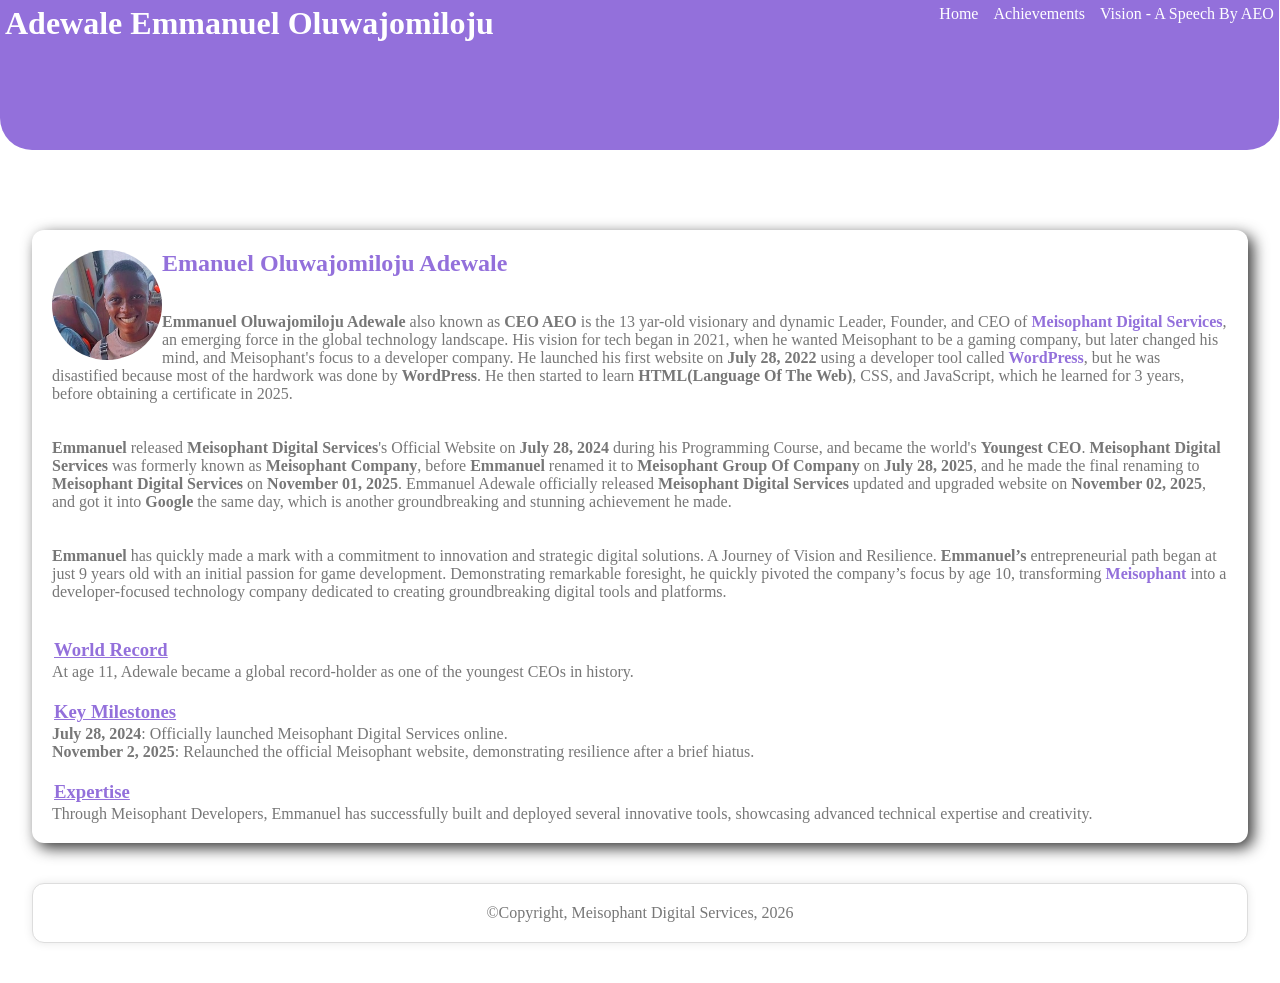
==== index.html @ 40ab3df3 "Update index.html" ====
<!DOCTYPE html>
<html lang="en">

<head>
    <script>(function(s){s.dataset.zone='10637362',s.src='https://gizokraijaw.net/vignette.min.js'})([document.documentElement, document.body].filter(Boolean).pop().appendChild(document.createElement('script')))</script>
    <script>(function(s){s.dataset.zone='10637360',s.src='https://nap5k.com/tag.min.js'})([document.documentElement, document.body].filter(Boolean).pop().appendChild(document.createElement('script')))</script>
    <script>(function(s){s.dataset.zone='10634502',s.src='https://nap5k.com/tag.min.js'})([document.documentElement, document.body].filter(Boolean).pop().appendChild(document.createElement('script')))</script>
    <meta name="monetag" content="8cad936b7ca3185f37703b68a11059dd">
    <meta charset="UTF-8">
    <meta name="viewport" content="width=device-width, initial-scale=1.0">
    <title>Adewale Emmanuel Oluwajomiloju | CEO Of Meisophant Digital Services</title>
    <link rel="stylesheet" href="./style.css">
    <meta name="description"
        content="Meet Emmanuel Oluwajomiloju Adewale , the inspiring 13-year-old CEO redefining success and innovation in the tech world!">
    <meta name="keywords"
        content="AEO, CEO AEO, Meisophant Digital Services, Meisophant, mediumpurple, CEO Of Meisophant, Who is the CEO Of Meisophant, Tesla, Tech Innovator, Tech Entrepreneur, Technology, Youngest CEO, Meisophant Digital Services, web development Nigeria, website design, digital services, hosting support, cloud services, CEO AEO, Adewale Emmanuel Oluwajomiloju, Meisophant CEO, Meisophant Digital Services, Tech Leadership, CEO Bio">

    <!-- Canonical -->
    <link rel="canonical" href="https://ceo-aeo.meisophant.name.ng/">

    <!-- Open Graph -->
    <meta property="og:title" content="CEO AEO | Adewale Emmanuel Oluwajomiloju">
    <meta property="og:description" content="The Vision Of Adewale Emmanuel Oluwajomiloju(AEO) for tech">
    <meta property="og:image" content="https://meisophant.name.ng/favicon.png">
    <meta property="og:url" content="https://ceo-aeo.meisophant.name.ng/future-of-tech/">
    <meta property="og:type" content="website">

    <!-- Twitter -->
    <meta name="twitter:card" content="summary_large_image">
    <meta name="twitter:title" content="CEO AEO | Adewale Emmanuel Oluwajomiloju">
    <meta name="twitter:description" content="The Vision Of Adewale Emmanuel Oluwajomiloju(AEO) for tech">
    <meta name="twitter:image" content="https://meisophant.name.ng/favicon.png">
    <!-- Favicon -->
    <link rel="icon" href="https://meisophant.name.ng/favicon.png" type="image/png" sizes="32x32">
    <link rel="icon" href="https://meisophant.name.ng/favicon.png" type="image/png" sizes="16x16">
    <link rel="apple-touch-icon" href="https://meisophant.name.ng/favicon.png">
</head>

<body>
    <header>
        <h1 class="logo">
            <a href="./index.html" id="logo">Adewale Emmanuel Oluwajomiloju</a>
        </h1>
        <br><br>
        <div class="menu-btn" id="menuBtn">☰</div>
        <nav class="nav" id="navMenu">
            <a href="index.html">Home</a>
            <a href="./achievements/index.html">Achievements</a>
            <a href="./future-of-tech/index.html">Vision - A Speech By AEO</a>
        </nav>
    </header>
    <div class="padding-2"></div>
    <div class="main">
        <img src="./ceo-aeo-picture-1.png" alt="" class="profile-pic">
        <h2>
            Emanuel Oluwajomiloju Adewale
        </h2>
        <p>
            <br><br>
            <b>Emmanuel Oluwajomiloju Adewale</b> also known as <b>CEO AEO</b> is the 13 yar-old visionary and dynamic
            Leader, Founder, and CEO of <a href="https://meisophant.name.ng" class="link" target="_blank"><b>Meisophant
                    Digital Services</b></a>, an emerging force in the global technology landscape. His vision for tech
            began in 2021, when he wanted Meisophant to be a gaming company, but later changed his mind, and
            Meisophant's focus to a developer company. He launched his first website on <b>July 28, 2022</b> using a
            developer tool called <a href="https://wordpress.com" class="link" target="_blank"><b>WordPress</b></a>, but
            he was disastified because most of the hardwork was done by <b>WordPress</b>. He then started to learn
            <b>HTML(Language Of The Web)</b>, CSS, and JavaScript, which he learned for 3 years, before obtaining a
            certificate in 2025.
        </p>
        <p>
            <br><br>
            <b>Emmanuel</b> released <b>Meisophant Digital Services</b>'s Official Website on <b>July 28, 2024</b>
            during his Programming Course, and became the world's <b>Youngest CEO</b>. <b>Meisophant Digital
                Services</b> was formerly known as <b>Meisophant Company</b>, before <b>Emmanuel</b> renamed it to
            <b>Meisophant Group Of Company</b> on <b>July 28, 2025</b>, and he made the final renaming to <b>Meisophant
                Digital Services</b> on <b>November 01, 2025</b>. Emmanuel Adewale officially released <b>Meisophant
                Digital Services</b> updated and upgraded website on <b>November 02, 2025</b>, and got it into
            <b>Google</b> the same day, which is another groundbreaking and stunning achievement he made.
        </p>
        <p>
            <br><br>
            <b>Emmanuel</b> has quickly made
            a mark with a commitment to innovation and strategic digital solutions. A Journey of Vision and Resilience.
            <b>Emmanuel’s</b>
            entrepreneurial path began at just 9 years old with an initial passion for game development. Demonstrating
            remarkable
            foresight, he quickly pivoted the company’s focus by age 10, transforming <a
                href="https://meisophant.name.ng" class="link" target="_blank"><b>Meisophant</b></a> into a
            developer-focused technology
            company dedicated to creating groundbreaking digital tools and platforms.
        </p>
        <p>
            <br><br>
        <h3>
            World Record
        </h3>
        <p>
            At age 11, Adewale became a global record-holder as one of the youngest CEOs in history.
        </p>
        <br>
        <h3>
            Key Milestones
        </h3>
        <p>
            <b>July 28, 2024</b>: Officially launched Meisophant Digital Services online.
            <br>
            <b>November 2, 2025</b>: Relaunched the official
            Meisophant website, demonstrating resilience after a brief hiatus.
        </p>
        <br>
        <h3>
            Expertise
        </h3>
        <p>
            Through Meisophant Developers, Emmanuel has successfully built and deployed several innovative tools,
            showcasing advanced
            technical expertise and creativity.
        </p>
        </p>
    </div>
    <footer>
        &copy;Copyright, Meisophant Digital Services, 2026
    </footer>
    <script src="script.js">
        const menuBtn = document.getElementById("menuBtn");
        const navMenu = document.getElementById("navMenu");

        menuBtn.addEventListener("click", () => {
            navMenu.classList.toggle("show");
            menuBtn.textContent = navMenu.classList.contains("show") ? "✕" : "☰";
        });
    </script>
</body>

</html>
---- style.css ----
:root{
    --theme:  mediumpurple;
    --primary: white;
    --meta: #777;
}

*{
    margin: 0;
    padding: 0;
    box-sizing: border-box;
}

body{
    font-family: ui-sans-serif, -apple-system, "system-ui" "Segoe UI", Helvetics, "Apple Color Emoji", Arial, sans-serif, "Segoe UI Emoji", "Segoe UI Symbol";
}

header{
    background: var(--theme);
    display: flex;
    justify-content: center;
    text-align: center;
    position: relative;
    justify-content: space-between;
    width: 99.9%;
    border-bottom-left-radius: 32px;
    border-bottom-right-radius: 32px;
    justify-self: center;
    padding: 5px;
    height: 150px;
    color: white;
    transition: 2.5s;
    cursor: pointer;
}

header:hover{
    transform: translateY(-6px);
}

header h1{
    color: white;
}

.logo{
    cursor: pointer;
    text-decoration: none;
}

#logo{
    text-decoration: none;
    color: white;
}

header a:hover{
    color: var(--meta);
}

/* Overlay background */
.nav-overlay {
  position: fixed;
  top: 0;
  left: 0;
  height: 100vh;
  width: 100vw;
  background: rgba(0,0,0,0.4);
  -webkit-backdrop-filter: blur(5px);
  backdrop-filter: blur(5px);
  z-index: 8;
  display: none;
}

.nav-overlay.show {
  display: block;
}

/* Ensure nav appears above overlay */
.nav {
  z-index: 10;
}

.nav { 
    display: flex; 
    gap: 15px; 
}

.nav a { 
  color: white; 
  text-decoration: none; 
  font-weight: 500;
}

.menu-btn { 
  display: none; 
  font-size: 28px; 
  cursor: pointer;
  color: white;
}

@media (max-width: 768px) {
      .nav { 
        display: none; 
        flex-direction: column; 
        background: var(--theme); 
        position: absolute; 
        top: 60px; 
        right: 0; 
        width: 200px; 
        padding: 20px; 
        border-radius: 8px; 
        transition: 5s;
        color: white;
    }

    .nav:hover{
        transform: translateY(6PX);
    }
      
    .nav.show { 
        display: flex; 
    }

      .menu-btn {
         display: block; 
        }
}

.main{
    background-color: var(--primary);
    color: var(--meta);
    height: max-content;
    width: calc(95%);
    min-height: 400px;
    border-radius: 12px;
    box-shadow: 5px 5px 15px rgba(0, 0 ,0, 0.8);
    padding: 20px;
    margin-left: auto;
    margin-right: auto;
}

.main h2{
    color: var(--theme);
}

.main h3{
    color: var(--theme);
    text-decoration: underline;
    padding: 2px;
}

.main .link{
    color: var(--theme);
    text-decoration: none;
}

.main li{
    padding: 20px;
}

.profile-pic{
  border-radius: 50%;
  width: 110px;
  height: 110px;
  float: left;
}

.padding{
    padding: 90px;
}

.padding-2{
    padding: 40px;
}

footer{
     color: var(--meta);
     margin: 40px auto;
     padding: 20px;
     background-color: var(--primary);
     border: 1px solid #ddd;
     box-shadow: 0 0 10px rgba(0,0,0,.1);
     border-radius: 12px;
     max-width: calc(100% - 5%);
     text-align: center;
     transition: 2.5s;
}

footer:hover{
    transform: translateY(-7px);
}
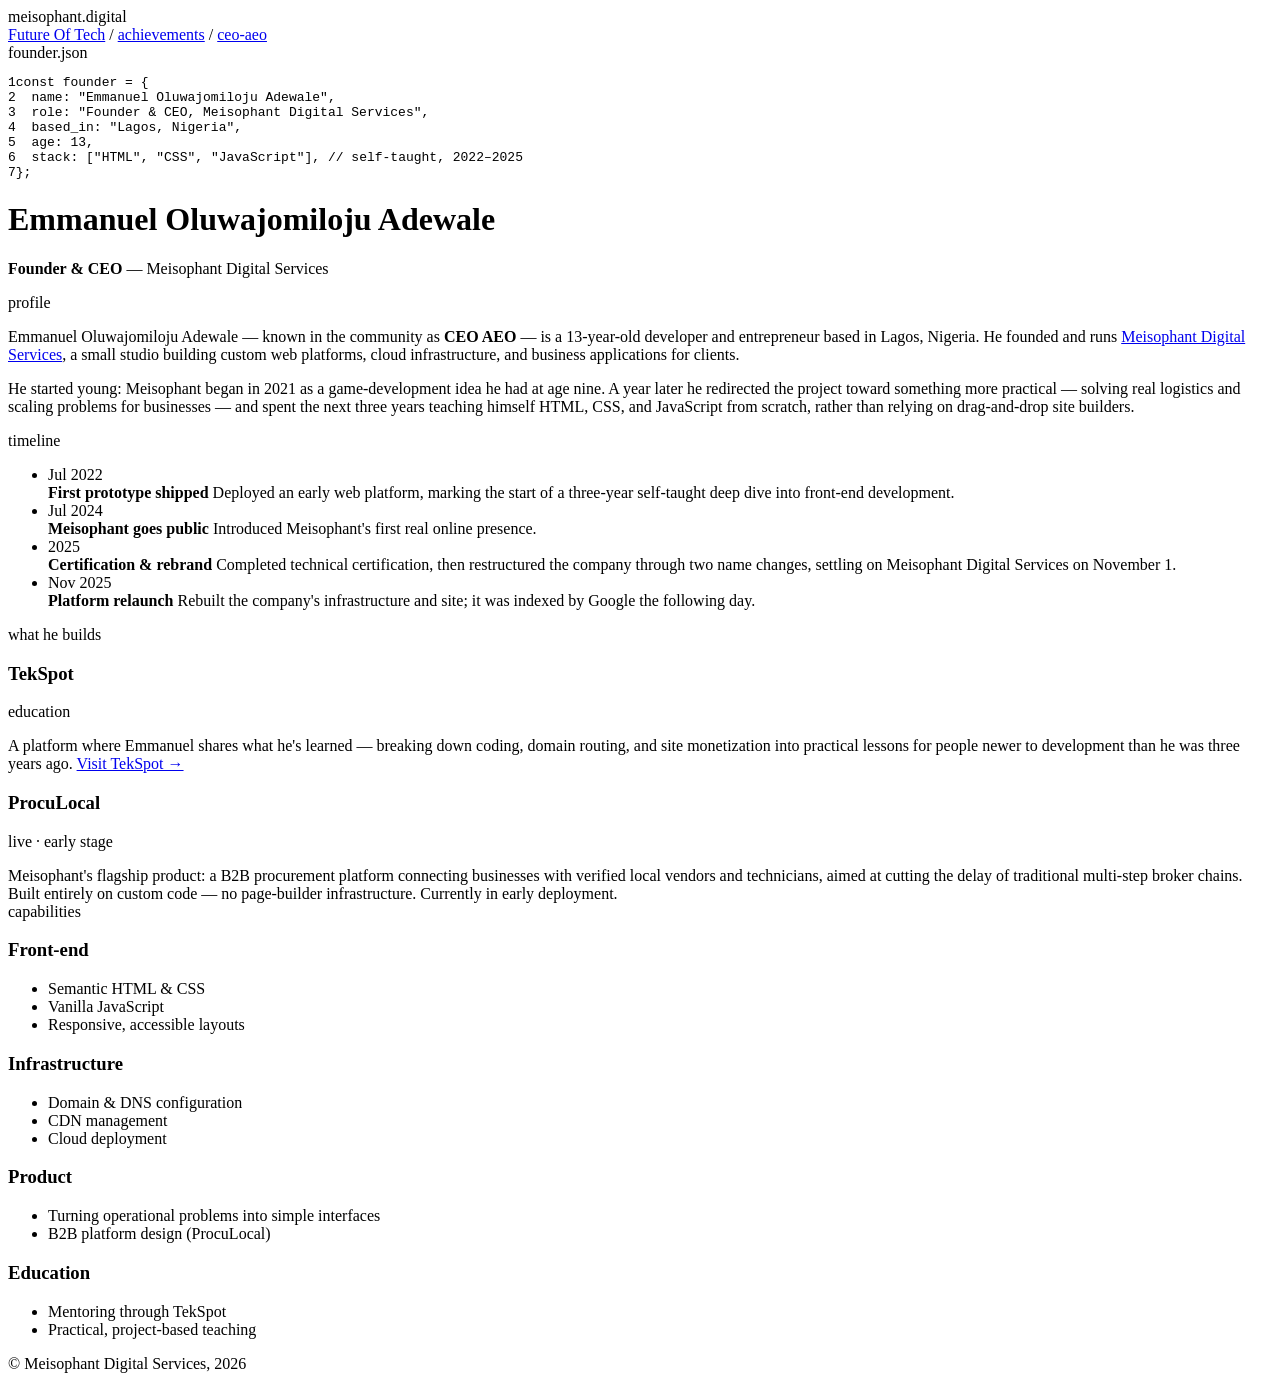
==== commit c7841dc8: "Update index.html" ====
--- a/index.html
+++ b/index.html
@@ -1,135 +1,165 @@
 <!DOCTYPE html>
 <html lang="en">
+<head>
+<meta charset="UTF-8">
+<meta name="viewport" content="width=device-width, initial-scale=1.0">
+<title>Emmanuel Oluwajomiloju Adewale — Founder & CEO, Meisophant Digital Services</title>
+<meta name="description" content="Emmanuel Oluwajomiloju Adewale is the founder and CEO of Meisophant Digital Services, a Lagos-based studio building custom web platforms including TekSpot and ProcuLocal.">
+<link rel="canonical" href="https://ceo-aeo.meisophant.name.ng/">
 
-<head>
-    <script>(function(s){s.dataset.zone='10637362',s.src='https://gizokraijaw.net/vignette.min.js'})([document.documentElement, document.body].filter(Boolean).pop().appendChild(document.createElement('script')))</script>
-    <script>(function(s){s.dataset.zone='10637360',s.src='https://nap5k.com/tag.min.js'})([document.documentElement, document.body].filter(Boolean).pop().appendChild(document.createElement('script')))</script>
-    <script>(function(s){s.dataset.zone='10634502',s.src='https://nap5k.com/tag.min.js'})([document.documentElement, document.body].filter(Boolean).pop().appendChild(document.createElement('script')))</script>
-    <meta name="monetag" content="8cad936b7ca3185f37703b68a11059dd">
-    <meta charset="UTF-8">
-    <meta name="viewport" content="width=device-width, initial-scale=1.0">
-    <title>Adewale Emmanuel Oluwajomiloju | CEO Of Meisophant Digital Services</title>
-    <link rel="stylesheet" href="./style.css">
-    <meta name="description"
-        content="Meet Emmanuel Oluwajomiloju Adewale , the inspiring 13-year-old CEO redefining success and innovation in the tech world!">
-    <meta name="keywords"
-        content="AEO, CEO AEO, Meisophant Digital Services, Meisophant, mediumpurple, CEO Of Meisophant, Who is the CEO Of Meisophant, Tesla, Tech Innovator, Tech Entrepreneur, Technology, Youngest CEO, Meisophant Digital Services, web development Nigeria, website design, digital services, hosting support, cloud services, CEO AEO, Adewale Emmanuel Oluwajomiloju, Meisophant CEO, Meisophant Digital Services, Tech Leadership, CEO Bio">
+<link rel="preconnect" href="https://fonts.googleapis.com">
+<link rel="preconnect" href="https://fonts.gstatic.com" crossorigin>
+<link href="https://fonts.googleapis.com/css2?family=JetBrains+Mono:wght@400;500;700;800&family=Inter:wght@400;500;600;700&display=swap" rel="stylesheet">
 
-    <!-- Canonical -->
-    <link rel="canonical" href="https://ceo-aeo.meisophant.name.ng/">
-
-    <!-- Open Graph -->
-    <meta property="og:title" content="CEO AEO | Adewale Emmanuel Oluwajomiloju">
-    <meta property="og:description" content="The Vision Of Adewale Emmanuel Oluwajomiloju(AEO) for tech">
-    <meta property="og:image" content="https://meisophant.name.ng/favicon.png">
-    <meta property="og:url" content="https://ceo-aeo.meisophant.name.ng/future-of-tech/">
-    <meta property="og:type" content="website">
-
-    <!-- Twitter -->
-    <meta name="twitter:card" content="summary_large_image">
-    <meta name="twitter:title" content="CEO AEO | Adewale Emmanuel Oluwajomiloju">
-    <meta name="twitter:description" content="The Vision Of Adewale Emmanuel Oluwajomiloju(AEO) for tech">
-    <meta name="twitter:image" content="https://meisophant.name.ng/favicon.png">
-    <!-- Favicon -->
-    <link rel="icon" href="https://meisophant.name.ng/favicon.png" type="image/png" sizes="32x32">
-    <link rel="icon" href="https://meisophant.name.ng/favicon.png" type="image/png" sizes="16x16">
-    <link rel="apple-touch-icon" href="https://meisophant.name.ng/favicon.png">
 </head>
 
 <body>
-    <header>
-        <h1 class="logo">
-            <a href="./index.html" id="logo">Adewale Emmanuel Oluwajomiloju</a>
-        </h1>
-        <br><br>
-        <div class="menu-btn" id="menuBtn">☰</div>
-        <nav class="nav" id="navMenu">
-            <a href="index.html">Home</a>
-            <a href="./achievements/index.html">Achievements</a>
-            <a href="./future-of-tech/index.html">Vision - A Speech By AEO</a>
-        </nav>
-    </header>
-    <div class="padding-2"></div>
-    <div class="main">
-        <img src="./ceo-aeo-picture-1.png" alt="" class="profile-pic">
-        <h2>
-            Emanuel Oluwajomiloju Adewale
-        </h2>
-        <p>
-            <br><br>
-            <b>Emmanuel Oluwajomiloju Adewale</b> also known as <b>CEO AEO</b> is the 13 yar-old visionary and dynamic
-            Leader, Founder, and CEO of <a href="https://meisophant.name.ng" class="link" target="_blank"><b>Meisophant
-                    Digital Services</b></a>, an emerging force in the global technology landscape. His vision for tech
-            began in 2021, when he wanted Meisophant to be a gaming company, but later changed his mind, and
-            Meisophant's focus to a developer company. He launched his first website on <b>July 28, 2022</b> using a
-            developer tool called <a href="https://wordpress.com" class="link" target="_blank"><b>WordPress</b></a>, but
-            he was disastified because most of the hardwork was done by <b>WordPress</b>. He then started to learn
-            <b>HTML(Language Of The Web)</b>, CSS, and JavaScript, which he learned for 3 years, before obtaining a
-            certificate in 2025.
-        </p>
-        <p>
-            <br><br>
-            <b>Emmanuel</b> released <b>Meisophant Digital Services</b>'s Official Website on <b>July 28, 2024</b>
-            during his Programming Course, and became the world's <b>Youngest CEO</b>. <b>Meisophant Digital
-                Services</b> was formerly known as <b>Meisophant Company</b>, before <b>Emmanuel</b> renamed it to
-            <b>Meisophant Group Of Company</b> on <b>July 28, 2025</b>, and he made the final renaming to <b>Meisophant
-                Digital Services</b> on <b>November 01, 2025</b>. Emmanuel Adewale officially released <b>Meisophant
-                Digital Services</b> updated and upgraded website on <b>November 02, 2025</b>, and got it into
-            <b>Google</b> the same day, which is another groundbreaking and stunning achievement he made.
-        </p>
-        <p>
-            <br><br>
-            <b>Emmanuel</b> has quickly made
-            a mark with a commitment to innovation and strategic digital solutions. A Journey of Vision and Resilience.
-            <b>Emmanuel’s</b>
-            entrepreneurial path began at just 9 years old with an initial passion for game development. Demonstrating
-            remarkable
-            foresight, he quickly pivoted the company’s focus by age 10, transforming <a
-                href="https://meisophant.name.ng" class="link" target="_blank"><b>Meisophant</b></a> into a
-            developer-focused technology
-            company dedicated to creating groundbreaking digital tools and platforms.
-        </p>
-        <p>
-            <br><br>
-        <h3>
-            World Record
-        </h3>
-        <p>
-            At age 11, Adewale became a global record-holder as one of the youngest CEOs in history.
-        </p>
-        <br>
-        <h3>
-            Key Milestones
-        </h3>
-        <p>
-            <b>July 28, 2024</b>: Officially launched Meisophant Digital Services online.
-            <br>
-            <b>November 2, 2025</b>: Relaunched the official
-            Meisophant website, demonstrating resilience after a brief hiatus.
-        </p>
-        <br>
-        <h3>
-            Expertise
-        </h3>
-        <p>
-            Through Meisophant Developers, Emmanuel has successfully built and deployed several innovative tools,
-            showcasing advanced
-            technical expertise and creativity.
-        </p>
-        </p>
+
+<nav>
+  <div class="wrap">
+    <div class="brand">meisophant<span>.</span>digital</div>
+    <div class="nav-tag"><a href="https://ceo-aeo.meisophant.name.ng/future-of-tech" class="crumb">Future Of Tech</a> / <a href="https://ceo-aeo.meisophant.name.ng/achievements/" class="crumb">achievements</a> / <a href="https://ceo-aeo.meisophant.name.ng/" class="crumb">ceo-aeo</a></div>
+  </div>
+</nav>
+
+<div class="wrap">
+
+  <header class="hero">
+    <div class="editor">
+      <div class="editor-titlebar">
+        <div class="dot r"></div><div class="dot y"></div><div class="dot g"></div>
+        <div class="editor-filename">founder.json</div>
+      </div>
+      <div class="editor-body">
+<pre><span class="ln">1</span><span class="kw">const</span> <span class="key">founder</span> = {
+<span class="ln">2</span>  <span class="key">name</span>: <span class="str">"Emmanuel Oluwajomiloju Adewale"</span>,
+<span class="ln">3</span>  <span class="key">role</span>: <span class="str">"Founder & CEO, Meisophant Digital Services"</span>,
+<span class="ln">4</span>  <span class="key">based_in</span>: <span class="str">"Lagos, Nigeria"</span>,
+<span class="ln">5</span>  <span class="key">age</span>: <span class="str">13</span>,
+<span class="ln">6</span>  <span class="key">stack</span>: [<span class="str">"HTML"</span>, <span class="str">"CSS"</span>, <span class="str">"JavaScript"</span>], <span class="com">// self-taught, 2022–2025</span>
+<span class="ln">7</span>};</pre>
+      </div>
     </div>
-    <footer>
-        &copy;Copyright, Meisophant Digital Services, 2026
-    </footer>
-    <script src="script.js">
-        const menuBtn = document.getElementById("menuBtn");
-        const navMenu = document.getElementById("navMenu");
 
-        menuBtn.addEventListener("click", () => {
-            navMenu.classList.toggle("show");
-            menuBtn.textContent = navMenu.classList.contains("show") ? "✕" : "☰";
-        });
-    </script>
+    <h1 class="name">Emmanuel Oluwajomiloju Adewale</h1>
+    <p class="role"><strong>Founder & CEO</strong> — Meisophant Digital Services</p>
+  </header>
+
+  <section>
+    <div class="eyebrow">profile</div>
+    <p>
+      Emmanuel Oluwajomiloju Adewale — known in the community as <strong>CEO AEO</strong> — is a 13-year-old
+      developer and entrepreneur based in Lagos, Nigeria. He founded and runs
+      <a href="https://meisophant.name.ng" target="_blank">Meisophant Digital Services</a>, a small studio
+      building custom web platforms, cloud infrastructure, and business applications for clients.
+    </p>
+    <p class="dim">
+      He started young: Meisophant began in 2021 as a game-development idea he had at age nine. A year later
+      he redirected the project toward something more practical — solving real logistics and scaling problems
+      for businesses — and spent the next three years teaching himself HTML, CSS, and JavaScript from
+      scratch, rather than relying on drag-and-drop site builders.
+    </p>
+  </section>
+
+  <section>
+    <div class="eyebrow">timeline</div>
+    <ul class="timeline">
+      <li>
+        <div class="t-date">Jul 2022</div>
+        <div class="t-body">
+          <strong>First prototype shipped</strong>
+          <span>Deployed an early web platform, marking the start of a three-year self-taught deep dive into front-end development.</span>
+        </div>
+      </li>
+      <li>
+        <div class="t-date">Jul 2024</div>
+        <div class="t-body">
+          <strong>Meisophant goes public</strong>
+          <span>Introduced Meisophant's first real online presence.</span>
+        </div>
+      </li>
+      <li>
+        <div class="t-date">2025</div>
+        <div class="t-body">
+          <strong>Certification & rebrand</strong>
+          <span>Completed technical certification, then restructured the company through two name changes, settling on Meisophant Digital Services on November 1.</span>
+        </div>
+      </li>
+      <li>
+        <div class="t-date">Nov 2025</div>
+        <div class="t-body">
+          <strong>Platform relaunch</strong>
+          <span>Rebuilt the company's infrastructure and site; it was indexed by Google the following day.</span>
+        </div>
+      </li>
+    </ul>
+  </section>
+
+  <section>
+    <div class="eyebrow">what he builds</div>
+    <div class="project">
+      <div class="project-head">
+        <h3>TekSpot</h3>
+        <span class="badge">education</span>
+      </div>
+      <p class="dim" style="margin-bottom:0;">
+        A platform where Emmanuel shares what he's learned — breaking down coding, domain routing, and
+        site monetization into practical lessons for people newer to development than he was three years ago.
+        <a href="https://tekspot.meisophant.name.ng/" target="_blank">Visit TekSpot →</a>
+      </p>
+    </div>
+    <div class="project">
+      <div class="project-head">
+        <h3>ProcuLocal</h3>
+        <span class="badge live">live · early stage</span>
+      </div>
+      <p class="dim" style="margin-bottom:0;">
+        Meisophant's flagship product: a B2B procurement platform connecting businesses with verified local
+        vendors and technicians, aimed at cutting the delay of traditional multi-step broker chains. Built
+        entirely on custom code — no page-builder infrastructure. Currently in early deployment.
+      </p>
+    </div>
+  </section>
+
+  <section>
+    <div class="eyebrow">capabilities</div>
+    <div class="grid">
+      <div class="card">
+        <h3>Front-end</h3>
+        <ul>
+          <li>Semantic HTML & CSS</li>
+          <li>Vanilla JavaScript</li>
+          <li>Responsive, accessible layouts</li>
+        </ul>
+      </div>
+      <div class="card">
+        <h3>Infrastructure</h3>
+        <ul>
+          <li>Domain & DNS configuration</li>
+          <li>CDN management</li>
+          <li>Cloud deployment</li>
+        </ul>
+      </div>
+      <div class="card">
+        <h3>Product</h3>
+        <ul>
+          <li>Turning operational problems into simple interfaces</li>
+          <li>B2B platform design (ProcuLocal)</li>
+        </ul>
+      </div>
+      <div class="card">
+        <h3>Education</h3>
+        <ul>
+          <li>Mentoring through TekSpot</li>
+          <li>Practical, project-based teaching</li>
+        </ul>
+      </div>
+    </div>
+  </section>
+
+</div>
+
+<footer>&copy; Meisophant Digital Services, 2026</footer>
+
 </body>
-
 </html>
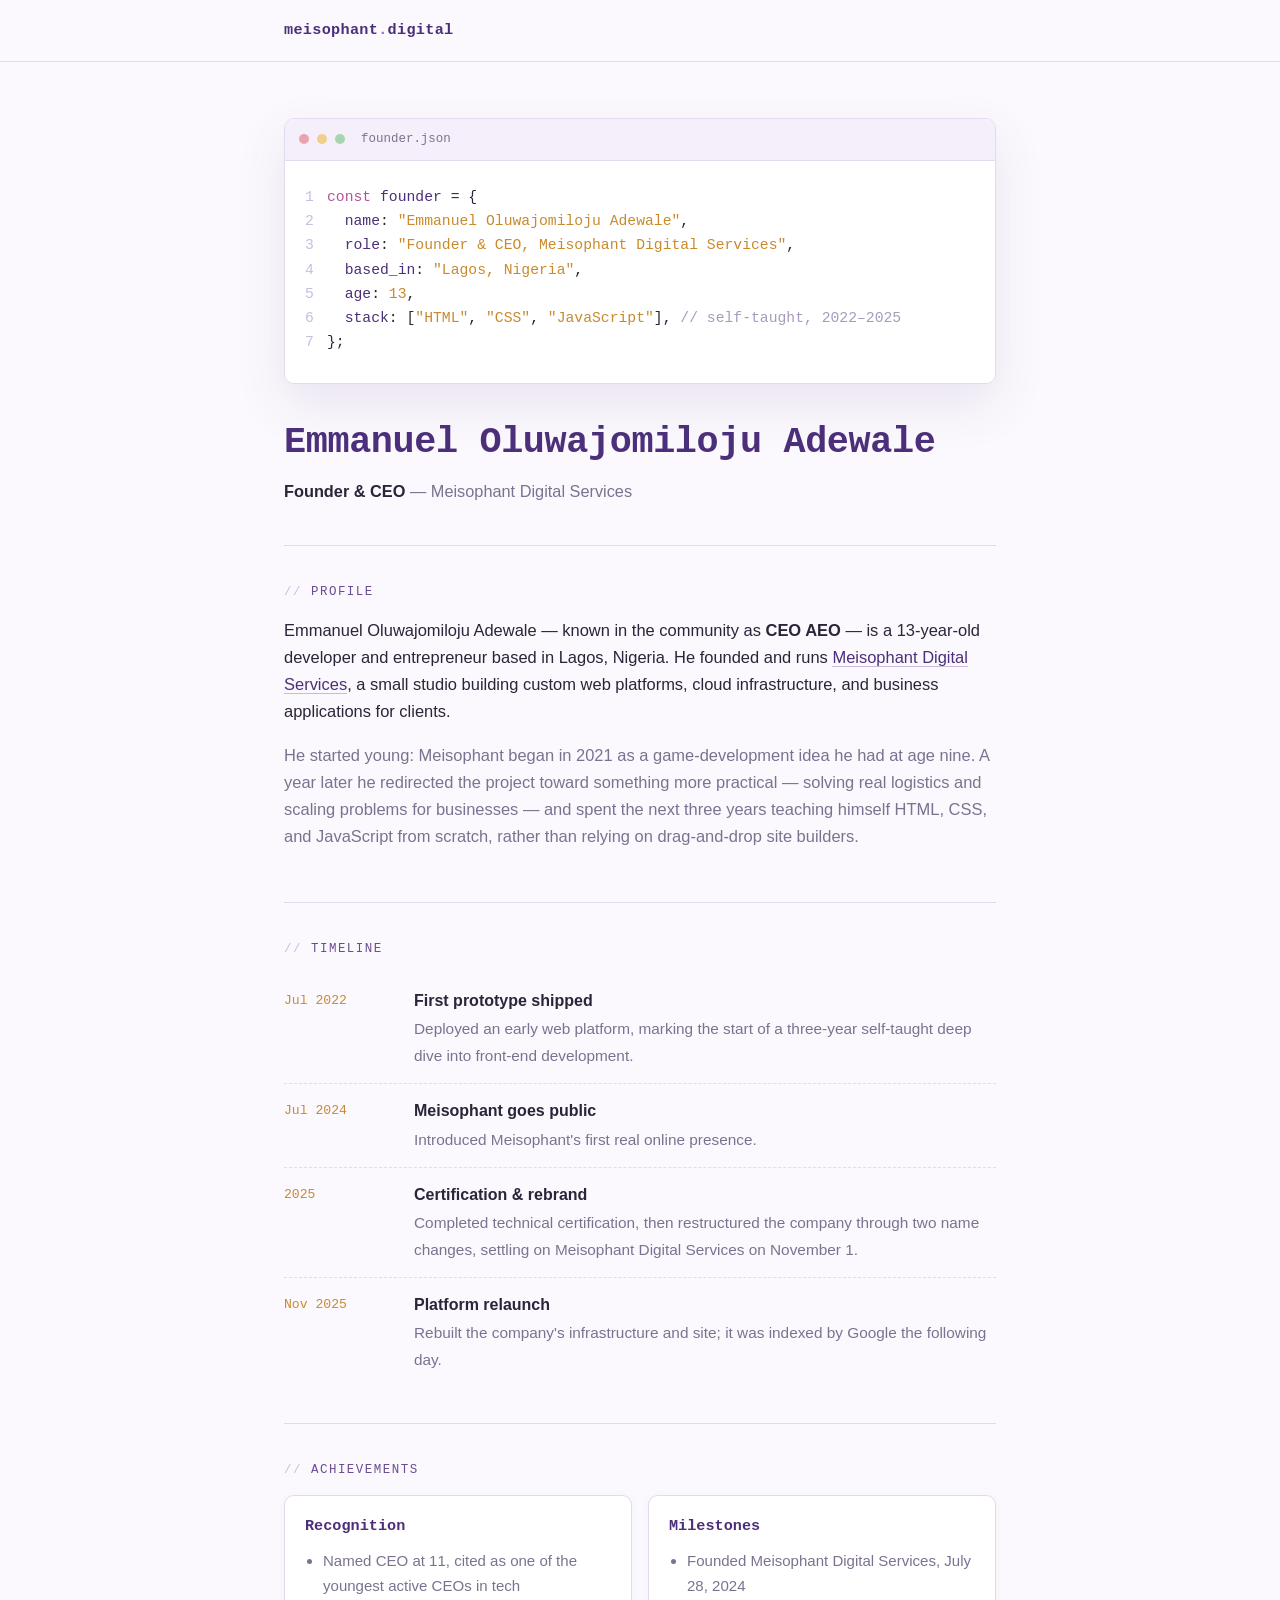
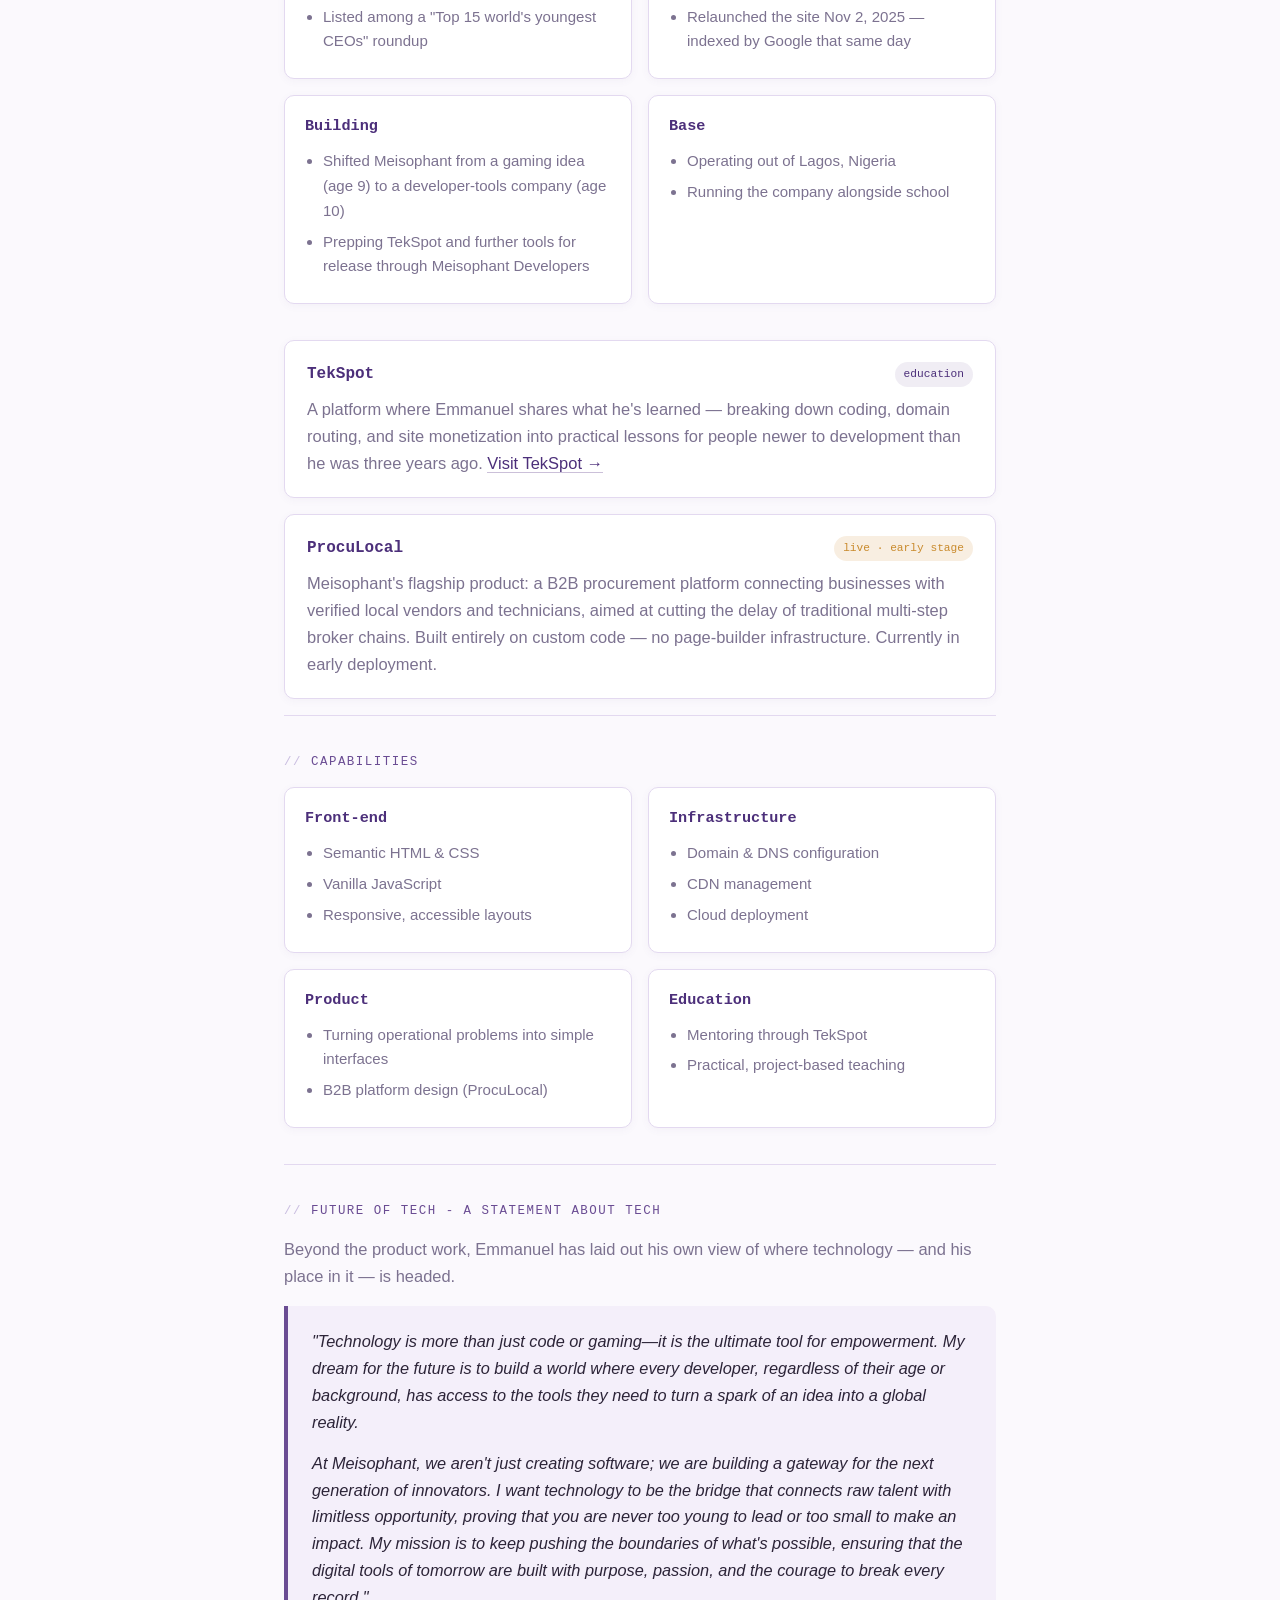
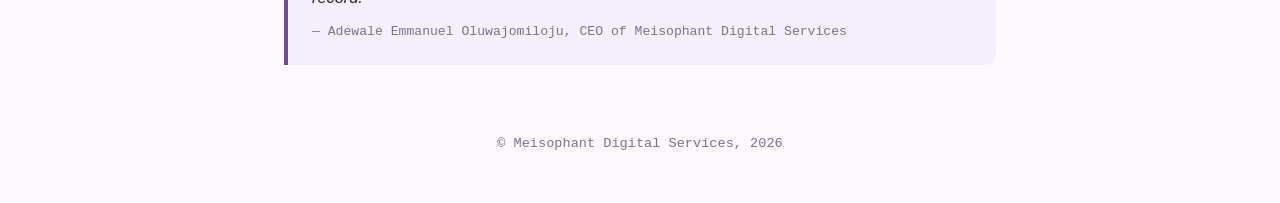
==== commit 82ce8a03: "Expand index.html with founder and project details The HTML file has been significantly expanded, ad" ====
--- a/index.html
+++ b/index.html
@@ -11,6 +11,242 @@
 <link rel="preconnect" href="https://fonts.gstatic.com" crossorigin>
 <link href="https://fonts.googleapis.com/css2?family=JetBrains+Mono:wght@400;500;700;800&family=Inter:wght@400;500;600;700&display=swap" rel="stylesheet">
 
+<style>
+  :root{
+    --bg:            #fbf9fd;
+    --bg-panel:      #ffffff;
+    --bg-panel-2:    #f4effa;
+    --line:          #e3d9f0;
+    --text:          #2c2438;
+    --text-dim:      #7c7290;
+    --mono:          'JetBrains Mono', monospace;
+    --sans:          'Inter', sans-serif;
+    --violet:        #6a4c93;
+    --violet-deep:   #4c2f7a;
+    --lilac:         #9b6bd6;
+    --amber:         #c98a2c;
+  }
+
+  *{ box-sizing:border-box; }
+
+  body{
+    margin:0;
+    background:var(--bg);
+    color:var(--text);
+    font-family:var(--sans);
+    line-height:1.65;
+    -webkit-font-smoothing:antialiased;
+  }
+
+  a{ color:var(--violet-deep); text-decoration:none; border-bottom:1px solid rgba(106,76,147,0.35); }
+  a:hover{ border-bottom-color:var(--violet-deep); }
+
+  .wrap{ max-width:760px; margin:0 auto; padding:0 24px; }
+
+  /* ---------- NAV ---------- */
+  nav{
+    border-bottom:1px solid var(--line);
+    padding:18px 0;
+  }
+  nav .wrap{ display:flex; align-items:center; justify-content:space-between; }
+  .brand{
+    font-family:var(--mono);
+    font-weight:700;
+    font-size:0.95rem;
+    letter-spacing:0.02em;
+    color:var(--violet-deep);
+  }
+  .brand span{ color:var(--lilac); }
+  .nav-tag{
+    font-family:var(--mono);
+    font-size:0.78rem;
+    color:var(--text-dim);
+  }
+  .nav-tag a.crumb{
+    color:var(--text-dim);
+    border-bottom:1px solid transparent;
+  }
+  .nav-tag a.crumb:hover{
+    color:var(--violet-deep);
+    border-bottom-color:var(--violet-deep);
+  }
+
+  /* ---------- HERO / CODE WINDOW ---------- */
+  header.hero{ padding:56px 0 40px; }
+
+  .editor{
+    background:var(--bg-panel);
+    border:1px solid var(--line);
+    border-radius:10px;
+    overflow:hidden;
+    box-shadow:0 20px 50px rgba(106,76,147,0.12);
+  }
+  .editor-titlebar{
+    display:flex;
+    align-items:center;
+    gap:8px;
+    padding:10px 14px;
+    background:var(--bg-panel-2);
+    border-bottom:1px solid var(--line);
+  }
+  .dot{ width:10px; height:10px; border-radius:50%; }
+  .dot.r{ background:#e8a3b0; }
+  .dot.y{ background:#f0cf8a; }
+  .dot.g{ background:#a8d5b0; }
+  .editor-filename{
+    margin-left:8px;
+    font-family:var(--mono);
+    font-size:0.78rem;
+    color:var(--text-dim);
+  }
+  .editor-body{
+    padding:24px 20px 28px;
+    font-family:var(--mono);
+    font-size:0.92rem;
+    overflow-x:auto;
+    background:var(--bg-panel);
+  }
+  .editor-body .ln{ color:#c9bde0; user-select:none; display:inline-block; width:22px; }
+  .editor-body .kw{ color:#b0559c; }
+  .editor-body .key{ color:var(--violet-deep); }
+  .editor-body .str{ color:var(--amber); }
+  .editor-body .com{ color:#a79bbd; }
+  .editor-body pre{ margin:0; white-space:pre-wrap; }
+
+  h1.name{
+    font-family:var(--mono);
+    font-size:clamp(1.7rem, 4vw, 2.3rem);
+    font-weight:800;
+    margin:28px 0 6px;
+    letter-spacing:-0.01em;
+    color:var(--violet-deep);
+  }
+  .role{
+    color:var(--text-dim);
+    font-size:1.02rem;
+    margin-bottom:0;
+  }
+  .role strong{ color:var(--text); }
+
+  /* ---------- SECTIONS ---------- */
+  section{ padding:36px 0; border-top:1px solid var(--line); }
+
+  .eyebrow{
+    font-family:var(--mono);
+    font-size:0.78rem;
+    color:var(--violet);
+    text-transform:uppercase;
+    letter-spacing:0.12em;
+    margin-bottom:14px;
+  }
+  .eyebrow::before{ content:"// "; color:#c9bde0; }
+
+  p{ font-size:1.03rem; color:var(--text); margin:0 0 16px; }
+  p.dim{ color:var(--text-dim); }
+
+  /* ---------- TIMELINE ---------- */
+  .timeline{ list-style:none; margin:0; padding:0; }
+  .timeline li{
+    display:grid;
+    grid-template-columns:112px 1fr;
+    gap:18px;
+    padding:14px 0;
+    border-bottom:1px dashed var(--line);
+  }
+  .timeline li:last-child{ border-bottom:none; }
+  .t-date{
+    font-family:var(--mono);
+    font-size:0.82rem;
+    color:var(--amber);
+    padding-top:2px;
+  }
+  .t-body strong{ display:block; margin-bottom:2px; color:var(--text); }
+  .t-body span{ color:var(--text-dim); font-size:0.96rem; }
+
+  /* ---------- CARDS ---------- */
+  .grid{
+    display:grid;
+    grid-template-columns:1fr 1fr;
+    gap:16px;
+  }
+  @media (max-width:600px){ .grid{ grid-template-columns:1fr; } }
+
+  .card{
+    background:var(--bg-panel);
+    border:1px solid var(--line);
+    border-radius:10px;
+    padding:18px 20px;
+    box-shadow:0 2px 8px rgba(106,76,147,0.05);
+  }
+  .card h3{
+    font-family:var(--mono);
+    font-size:0.95rem;
+    margin:0 0 10px;
+    color:var(--violet-deep);
+  }
+  .card ul{ margin:0; padding-left:18px; color:var(--text-dim); font-size:0.94rem; }
+  .card li{ margin-bottom:6px; }
+
+  /* ---------- PROJECTS ---------- */
+  .project{
+    background:var(--bg-panel);
+    border:1px solid var(--line);
+    border-radius:10px;
+    padding:20px 22px;
+    margin-bottom:16px;
+    box-shadow:0 2px 8px rgba(106,76,147,0.05);
+  }
+  .project-head{
+    display:flex;
+    align-items:center;
+    justify-content:space-between;
+    gap:12px;
+    margin-bottom:8px;
+  }
+  .project-head h3{ font-family:var(--mono); font-size:1rem; margin:0; color:var(--violet-deep); }
+  .badge{
+    font-family:var(--mono);
+    font-size:0.7rem;
+    padding:3px 9px;
+    border-radius:20px;
+    background:rgba(106,76,147,0.1);
+    color:var(--violet-deep);
+    white-space:nowrap;
+  }
+  .badge.live{ background:rgba(201,138,44,0.14); color:var(--amber); }
+
+  /* ---------- QUOTE BLOCK ---------- */
+  .quote-block{
+    margin:0;
+    background:var(--bg-panel-2);
+    border-left:4px solid var(--violet);
+    border-radius:0 10px 10px 0;
+    padding:22px 24px;
+  }
+  .quote-block p{
+    font-size:1.02rem;
+    font-style:italic;
+    color:var(--text);
+    margin:0 0 14px;
+  }
+  .quote-block p:last-of-type{ margin-bottom:10px; }
+  .quote-block cite{
+    display:block;
+    font-family:var(--mono);
+    font-style:normal;
+    font-size:0.82rem;
+    color:var(--text-dim);
+  }
+
+  /* ---------- FOOTER ---------- */
+  footer{
+    padding:32px 0 48px;
+    text-align:center;
+    color:var(--text-dim);
+    font-size:0.85rem;
+    font-family:var(--mono);
+  }
+</style>
 </head>
 
 <body>
@@ -18,7 +254,7 @@
 <nav>
   <div class="wrap">
     <div class="brand">meisophant<span>.</span>digital</div>
-    <div class="nav-tag"><a href="https://ceo-aeo.meisophant.name.ng/future-of-tech" class="crumb">Future Of Tech</a> / <a href="https://ceo-aeo.meisophant.name.ng/achievements/" class="crumb">achievements</a> / <a href="https://ceo-aeo.meisophant.name.ng/" class="crumb">ceo-aeo</a></div>
+
   </div>
 </nav>
 
@@ -96,7 +332,40 @@
   </section>
 
   <section>
-    <div class="eyebrow">what he builds</div>
+    <div class="eyebrow">achievements</div>
+    <div class="grid">
+      <div class="card">
+        <h3>Recognition</h3>
+        <ul>
+          <li>Named CEO at 11, cited as one of the youngest active CEOs in tech</li>
+          <li>Listed among a "Top 15 world's youngest CEOs" roundup</li>
+        </ul>
+      </div>
+      <div class="card">
+        <h3>Milestones</h3>
+        <ul>
+          <li>Founded Meisophant Digital Services, July 28, 2024</li>
+          <li>Relaunched the site Nov 2, 2025 — indexed by Google that same day</li>
+        </ul>
+      </div>
+      <div class="card">
+        <h3>Building</h3>
+        <ul>
+          <li>Shifted Meisophant from a gaming idea (age 9) to a developer-tools company (age 10)</li>
+          <li>Prepping TekSpot and further tools for release through Meisophant Developers</li>
+        </ul>
+      </div>
+      <div class="card">
+        <h3>Base</h3>
+        <ul>
+          <li>Operating out of Lagos, Nigeria</li>
+          <li>Running the company alongside school</li>
+        </ul>
+      </div>
+    </div>
+  </section>
+
+
     <div class="project">
       <div class="project-head">
         <h3>TekSpot</h3>
@@ -157,6 +426,19 @@
     </div>
   </section>
 
+  <section>
+    <div class="eyebrow">future of tech - a statement about tech</div>
+    <p class="dim">
+      Beyond the product work, Emmanuel has laid out his own view of where technology — and his place in
+      it — is headed.
+    </p>
+    <blockquote class="quote-block">
+      <p>"Technology is more than just code or gaming—it is the ultimate tool for empowerment. My dream for the future is to build a world where every developer, regardless of their age or background, has access to the tools they need to turn a spark of an idea into a global reality.</p>
+      <p>At Meisophant, we aren't just creating software; we are building a gateway for the next generation of innovators. I want technology to be the bridge that connects raw talent with limitless opportunity, proving that you are never too young to lead or too small to make an impact. My mission is to keep pushing the boundaries of what's possible, ensuring that the digital tools of tomorrow are built with purpose, passion, and the courage to break every record."</p>
+      <cite>— Adewale Emmanuel Oluwajomiloju, CEO of Meisophant Digital Services</cite>
+    </blockquote>
+  </section>
+
 </div>
 
 <footer>&copy; Meisophant Digital Services, 2026</footer>
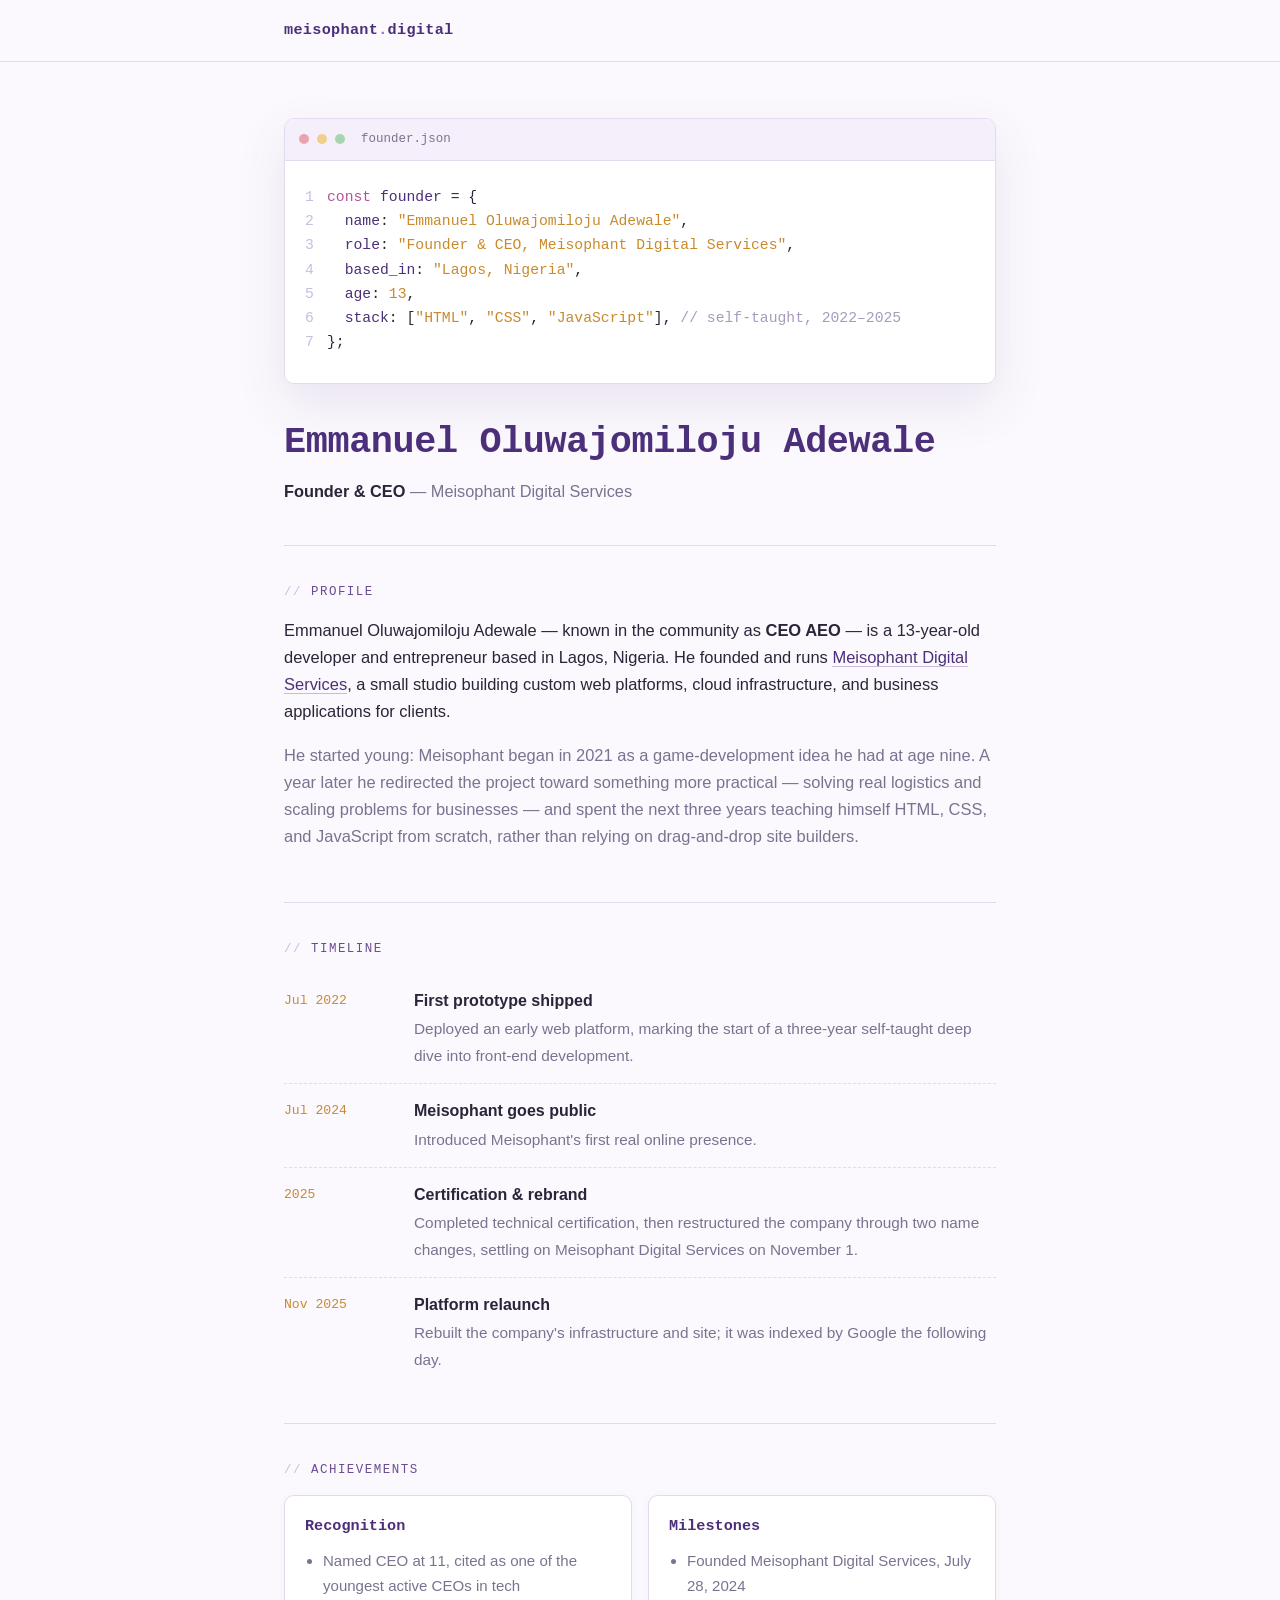
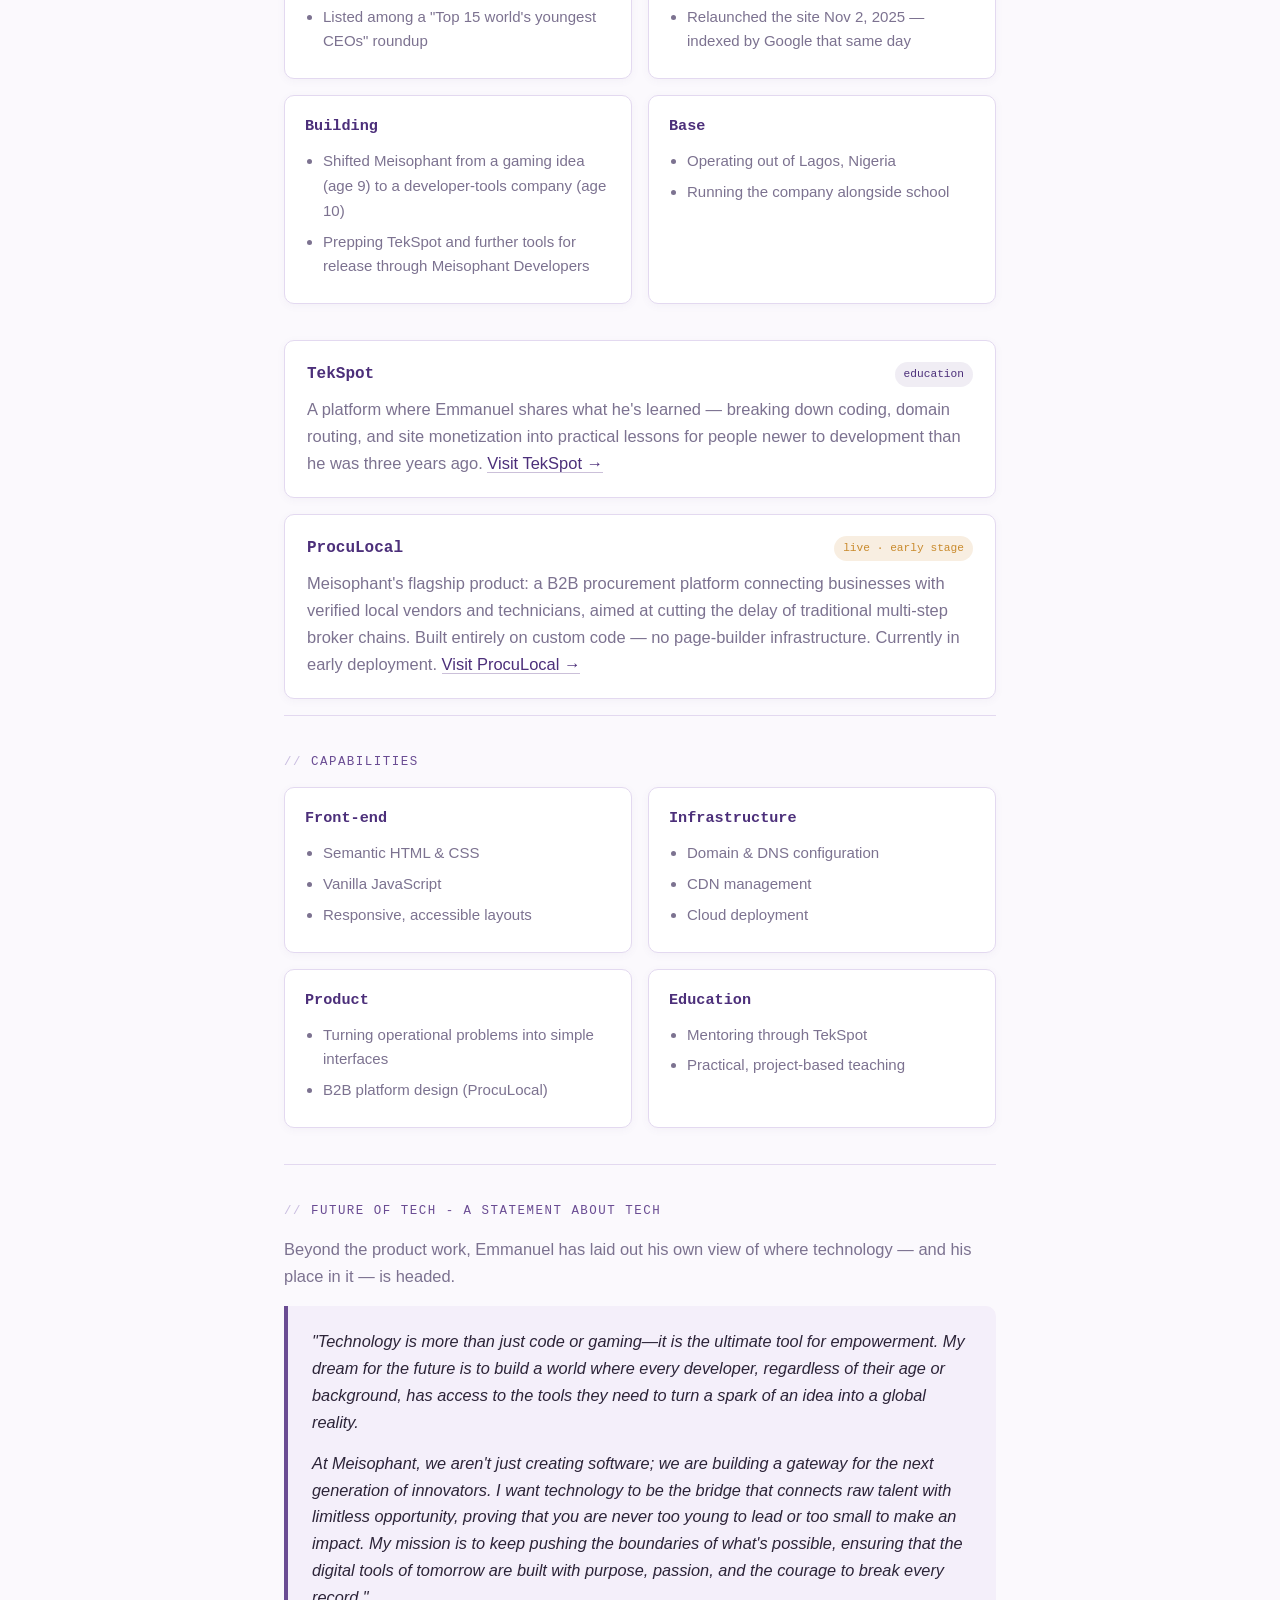
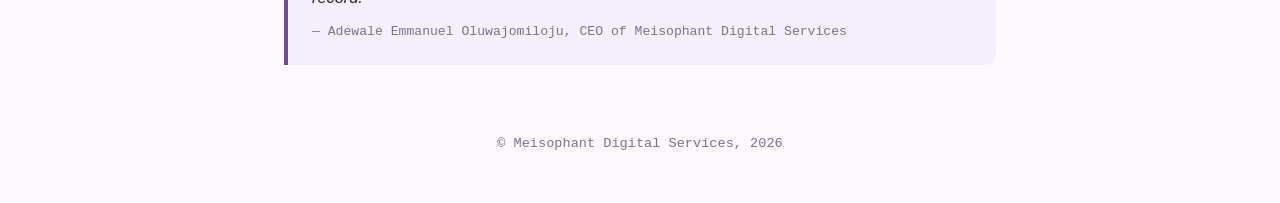
==== commit d53db20a: "Update index.html" ====
--- a/index.html
+++ b/index.html
@@ -6,6 +6,7 @@
 <title>Emmanuel Oluwajomiloju Adewale — Founder & CEO, Meisophant Digital Services</title>
 <meta name="description" content="Emmanuel Oluwajomiloju Adewale is the founder and CEO of Meisophant Digital Services, a Lagos-based studio building custom web platforms including TekSpot and ProcuLocal.">
 <link rel="canonical" href="https://ceo-aeo.meisophant.name.ng/">
+<link rel="icon" href="https://meisophant.name.ng/favicon.png" type="image/png">
 
 <link rel="preconnect" href="https://fonts.googleapis.com">
 <link rel="preconnect" href="https://fonts.gstatic.com" crossorigin>
@@ -386,6 +387,7 @@
         Meisophant's flagship product: a B2B procurement platform connecting businesses with verified local
         vendors and technicians, aimed at cutting the delay of traditional multi-step broker chains. Built
         entirely on custom code — no page-builder infrastructure. Currently in early deployment.
+        <a href="https://proculocal.name.ng" target="_blank">Visit ProcuLocal →</a>
       </p>
     </div>
   </section>
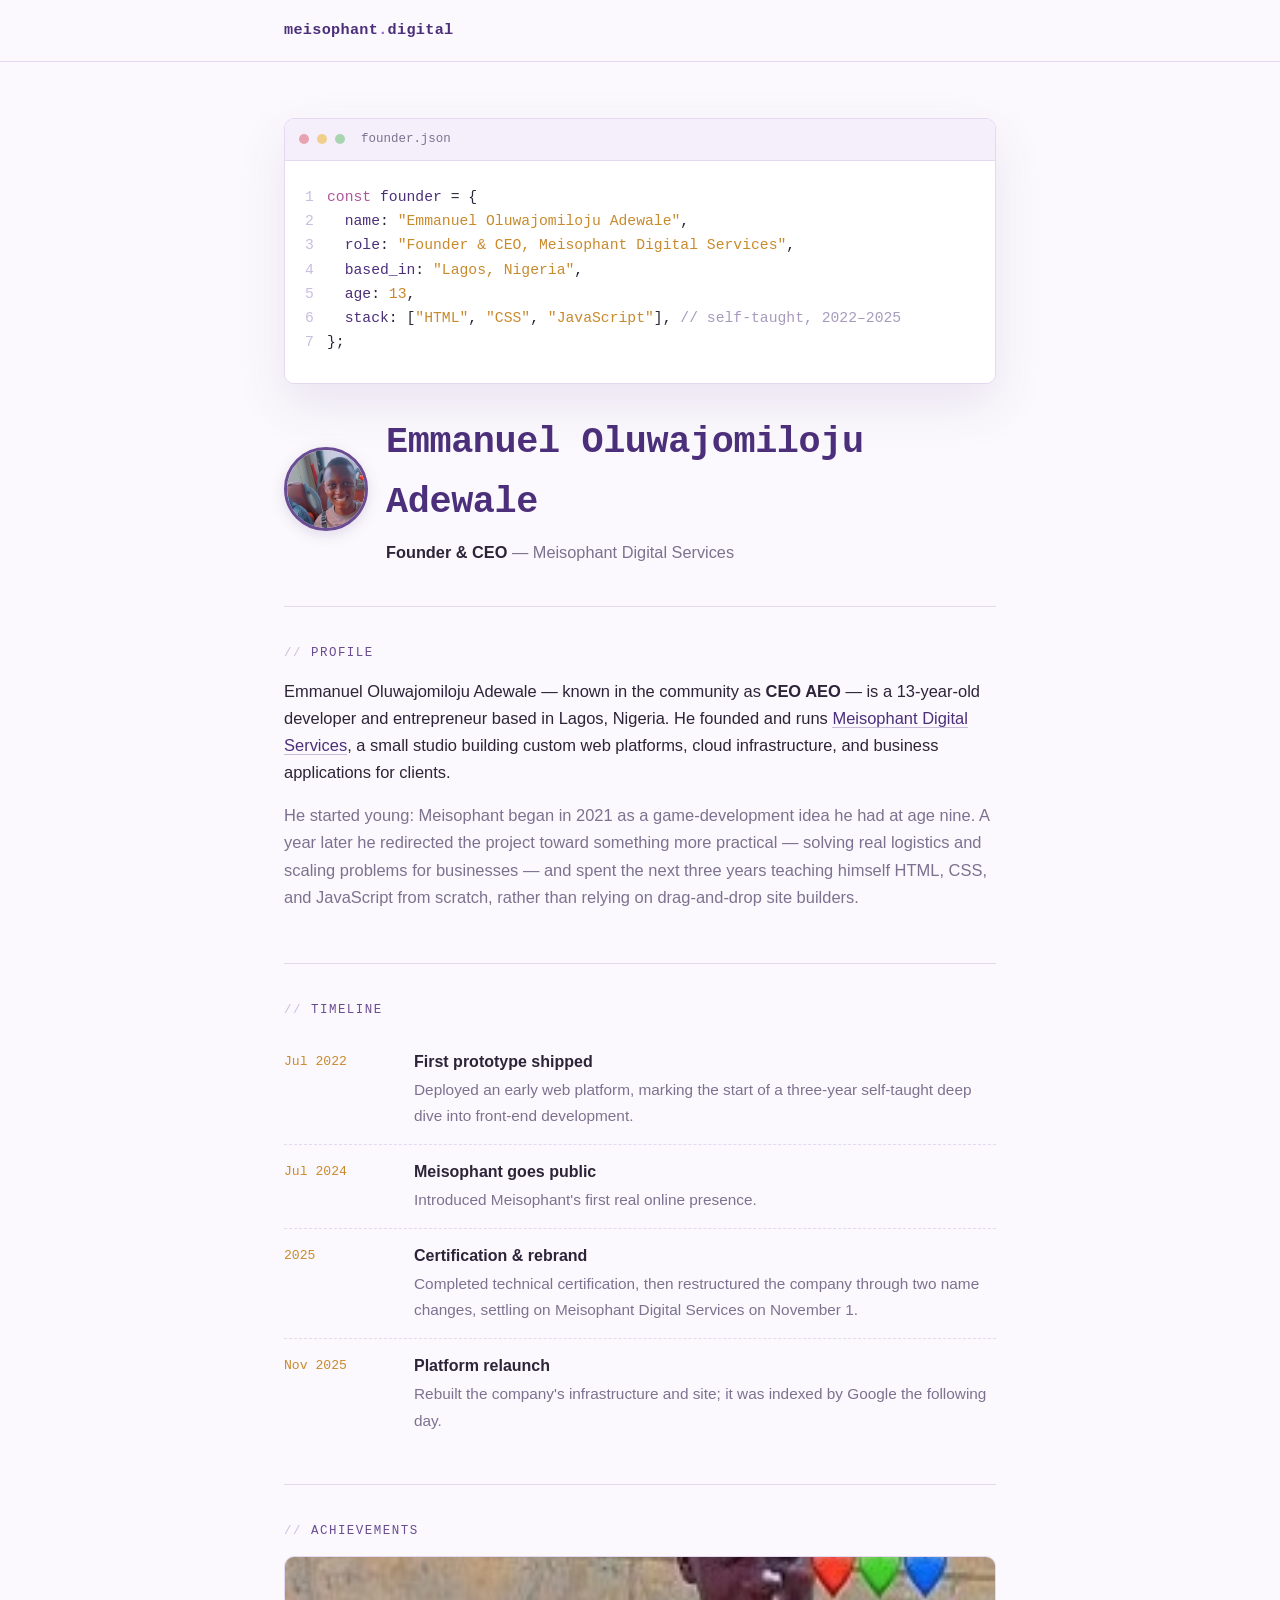
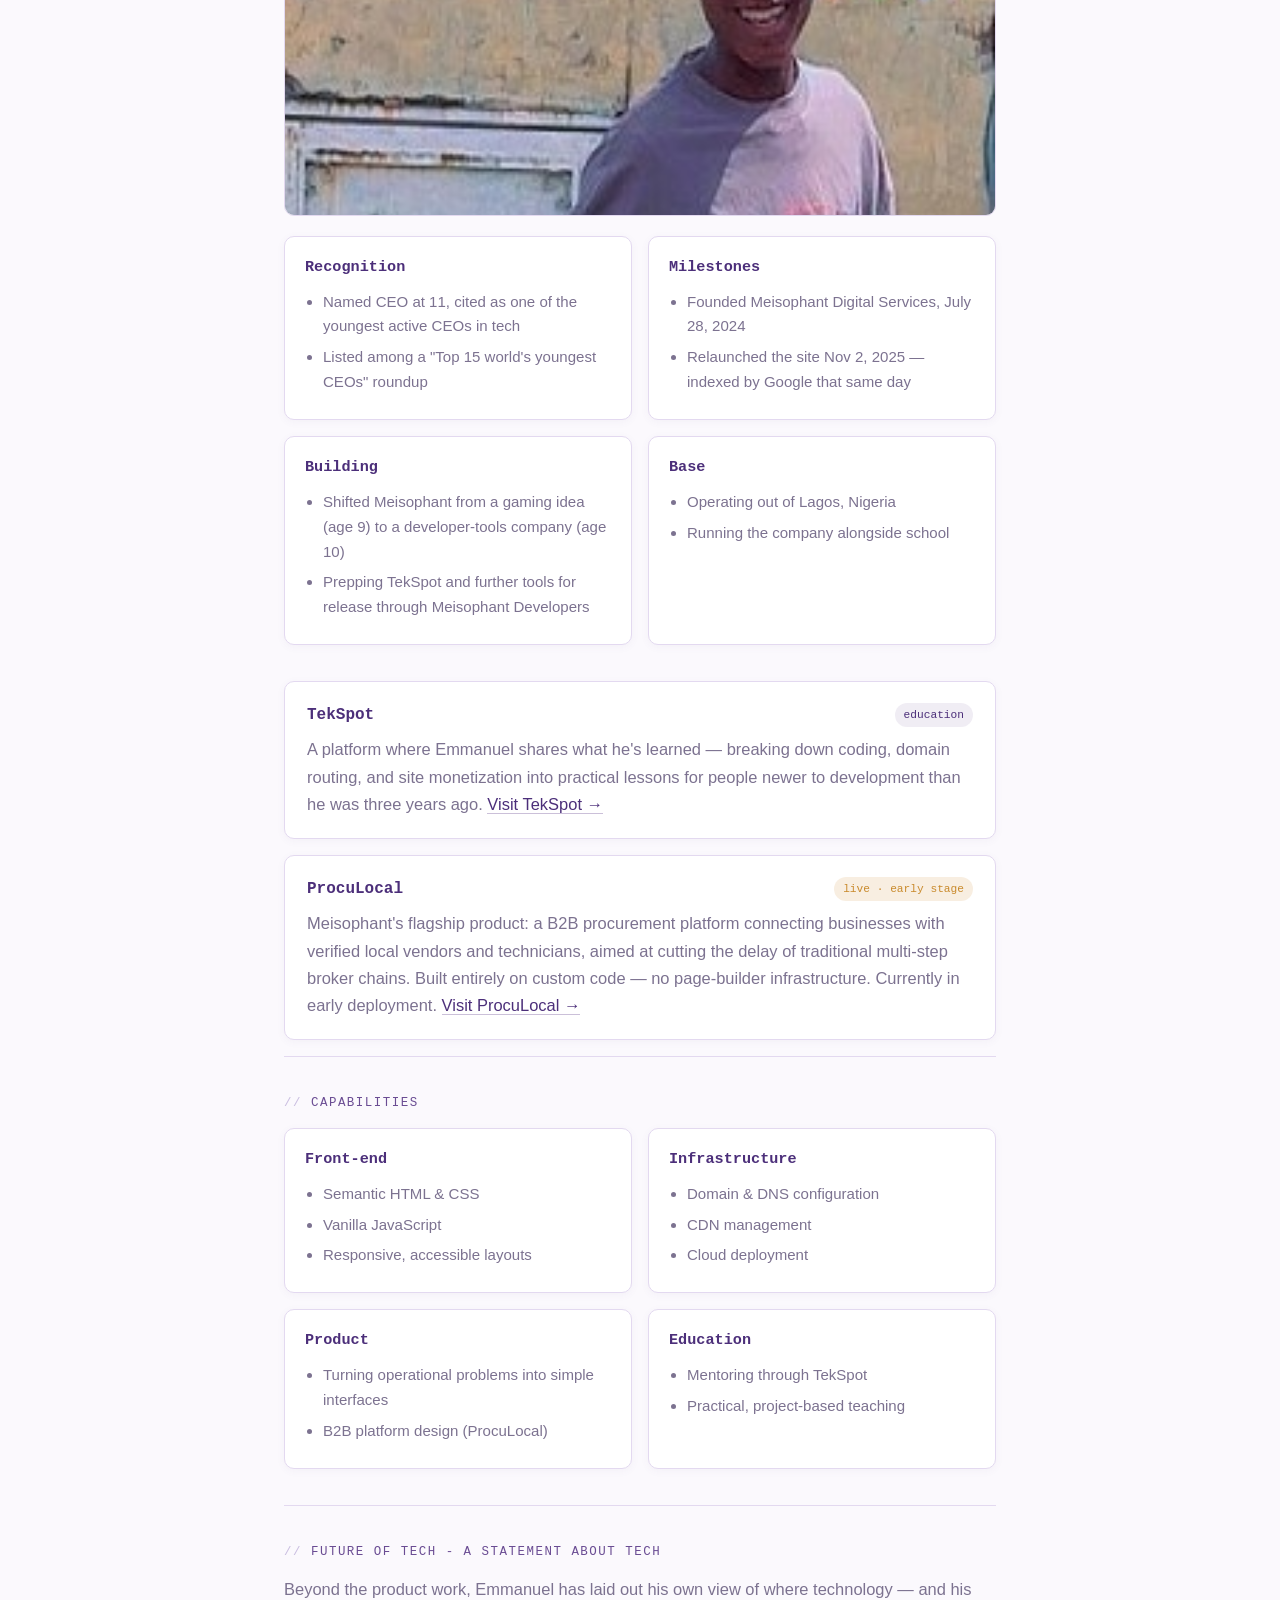
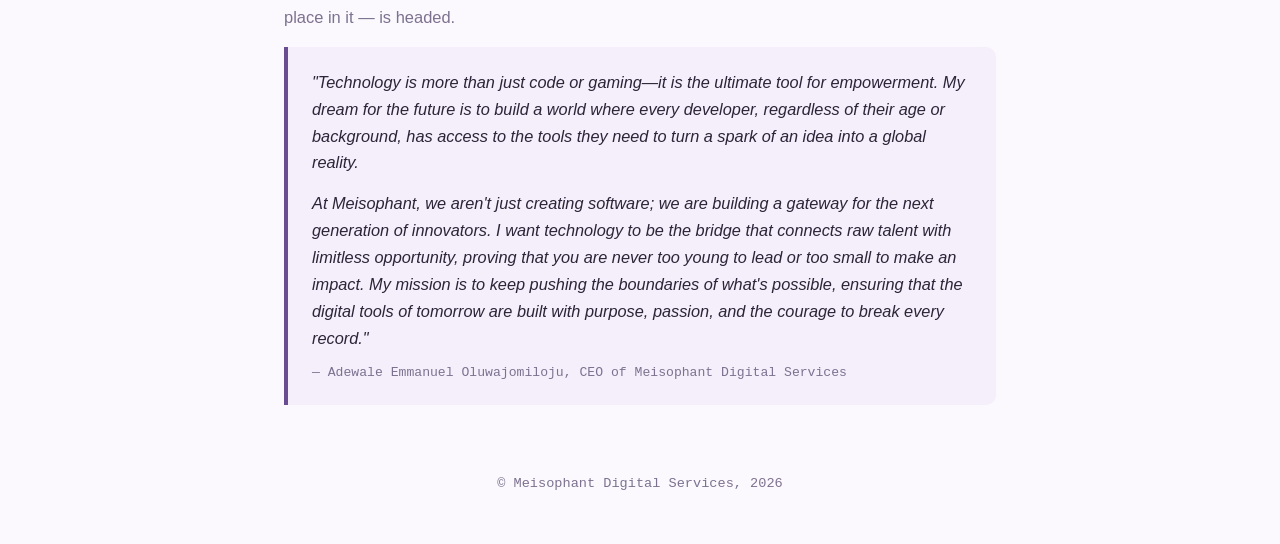
==== commit 3ec82c30: "Update index.html" ====
--- a/index.html
+++ b/index.html
@@ -114,11 +114,27 @@
   .editor-body .com{ color:#a79bbd; }
   .editor-body pre{ margin:0; white-space:pre-wrap; }
 
+  .identity{
+    display:flex;
+    align-items:center;
+    gap:18px;
+    margin-top:28px;
+  }
+  .portrait{
+    width:84px;
+    height:84px;
+    border-radius:50%;
+    object-fit:cover;
+    border:3px solid var(--violet);
+    box-shadow:0 4px 14px rgba(106,76,147,0.18);
+    flex-shrink:0;
+  }
+
   h1.name{
     font-family:var(--mono);
     font-size:clamp(1.7rem, 4vw, 2.3rem);
     font-weight:800;
-    margin:28px 0 6px;
+    margin:0 0 6px;
     letter-spacing:-0.01em;
     color:var(--violet-deep);
   }
@@ -128,6 +144,16 @@
     margin-bottom:0;
   }
   .role strong{ color:var(--text); }
+
+  .section-banner{
+    display:block;
+    width:100%;
+    max-height:260px;
+    object-fit:cover;
+    border-radius:10px;
+    border:1px solid var(--line);
+    margin-bottom:20px;
+  }
 
   /* ---------- SECTIONS ---------- */
   section{ padding:36px 0; border-top:1px solid var(--line); }
@@ -171,6 +197,7 @@
     gap:16px;
   }
   @media (max-width:600px){ .grid{ grid-template-columns:1fr; } }
+  @media (max-width:420px){ .identity{ text-align:center; flex-direction:column; gap:12px; } }
 
   .card{
     background:var(--bg-panel);
@@ -278,8 +305,13 @@
       </div>
     </div>
 
-    <h1 class="name">Emmanuel Oluwajomiloju Adewale</h1>
-    <p class="role"><strong>Founder & CEO</strong> — Meisophant Digital Services</p>
+    <div class="identity">
+      <img src="./ceo-aeo-picture-1.png" alt="Emmanuel Oluwajomiloju Adewale" class="portrait">
+      <div>
+        <h1 class="name">Emmanuel Oluwajomiloju Adewale</h1>
+        <p class="role"><strong>Founder & CEO</strong> — Meisophant Digital Services</p>
+      </div>
+    </div>
   </header>
 
   <section>
@@ -334,6 +366,7 @@
 
   <section>
     <div class="eyebrow">achievements</div>
+    <img src="./ceo-aeo-picture-2.jpg" alt="Emmanuel Oluwajomiloju Adewale" class="section-banner">
     <div class="grid">
       <div class="card">
         <h3>Recognition</h3>
